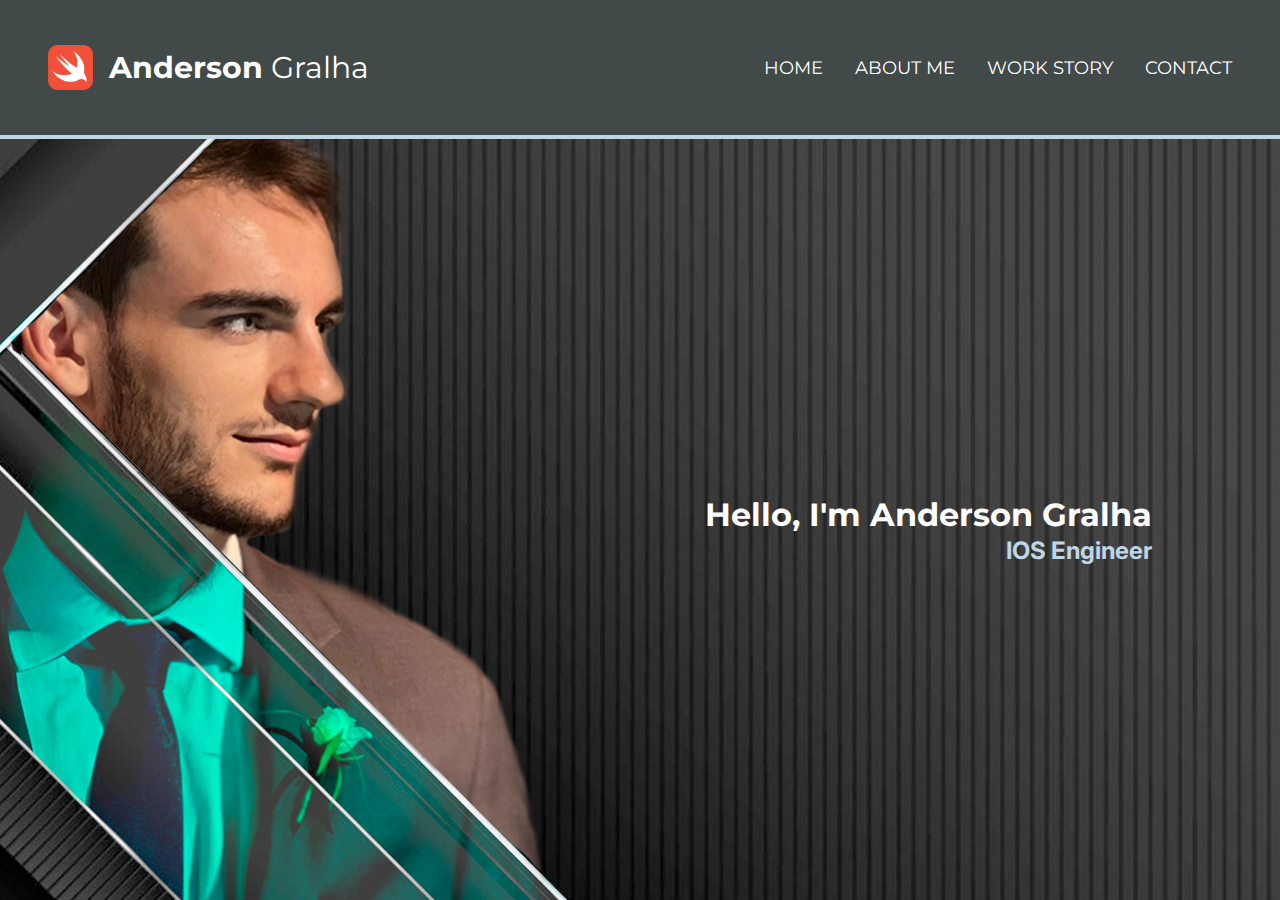
==== index.html @ f67bd076 "trying to correct the hyperlinks of the header" ====
<!DOCTYPE html>
<html lang="en">
<head>
    <meta charset="UTF-8">
    <meta http-equiv="X-UA-Compatible" content="IE=edge">
    <meta name="viewport" content="width=device-width, initial-scale=1.0">
    <title>Home | Anderson Gralha</title>
    <link rel="shortcut icon" href="img/logo.png" type="image/x-icon">
    <link rel="stylesheet" href="reset.css">
    <link rel="stylesheet" href="base.css">
    <link rel="stylesheet" href="styles/index.css">
    <link rel="preconnect" href="https://fonts.googleapis.com">
    <link rel="preconnect" href="https://fonts.gstatic.com" crossorigin>
    <link href="https://fonts.googleapis.com/css2?family=Inter:wght@400;500;600;700&display=swap" rel="stylesheet">
    <link rel="preconnect" href="https://fonts.googleapis.com">
    <link rel="preconnect" href="https://fonts.gstatic.com" crossorigin>
    <link href="https://fonts.googleapis.com/css2?family=Montserrat:wght@400;700&display=swap" rel="stylesheet">

</head>
<body>
    <header class="cabecalho">
        <div class="cabecalho__logo">
            <img src="img/logo.png" alt="Anderson's programming language logo" class="cabecalho__logo-imagem">
            <h1 class="cabecalho__logo-titulo"><b class="cabecalho__logo-titulo--negrito">Anderson</b> Gralha</h1>
        </div>
        <nav class="cabecalho__navegacao">
            <ul class="cabecalho__lista">
                <li class="cabecalho__lista-item">
                    <a href="/index.html" class="cabecalho__lista-link">Home</a>
                </li>
                <li class="cabecalho__lista-item">
                    <a href="/html/about.html" class="cabecalho__lista-link">About me</a>
                </li>
                <li class="cabecalho__lista-item">
                    <a href="/html/workstory.html" class="cabecalho__lista-link">Work story</a>
                </li>
                <li class="cabecalho__lista-item">
                    <a href="/html/contact.html" class="cabecalho__lista-link">Contact</a>
                </li>
            </ul>
        </nav>
    </header>
    <main>
        <section class="apresentacao">
            <div class="apresentacao__descricao">
                <h1 class="apresentacao__titulo">Hello, I'm Anderson Gralha</h1>
                <p class="apresentacao__subtitulo">IOS Engineer</p>
            </div>
        </section>
    </main>
</html>
---- base.css ----
body {
    font-family: 'Inter', sans-serif; 
    font-size: 16px;
    font-weight: 400;
}


:root {
    --ciano: #b6fcd5;
    --azul-claro: #c0d6e4;
    --azul-escuro: #17202A;
    --cinza-escuro: #424949;
    --cinza: #A6ACAF;

    --montserrat: 'Montserrat', sans-serif;
}


.cabecalho {
    height: 20vh;

    border-bottom: 4px var(--azul-claro) solid;

    background-color: var(--cinza-escuro);
}

.cabecalho__logo {
    display: flex;
    align-items: center;
    justify-content: center;

    padding-top: 2em;
}

.cabecalho__logo-imagem {
    width: 45px;
}

.cabecalho__logo-titulo {
    font-size: 30px;
    color: white;
    font-weight: 400;
    font-family: var(--montserrat);

    margin-left: 1rem;
}

.cabecalho__logo-titulo--negrito {
    font-weight: 700;
}

.cabecalho__lista {
    display: flex;
    justify-content: space-evenly;

    margin: 2em 0 1em 0;
}

.cabecalho__lista-link {
    color: white;
    text-transform: uppercase;
    text-decoration: none;
    font-family: var(--montserrat);
    font-size: 12px;
}

.cabecalho__lista-link:hover {
    color: var(--azul-claro);
    text-decoration: underline;
}

.cabecalho__lista-link:active {
    color: var(--ciano);
}

@media screen and (min-width: 728px) {
    .cabecalho {
        display: flex;
        align-items: center;
        
        height: 15vh;

        padding: 0 2em;
    }

    .cabecalho__logo {
        padding: 0;
    }

    .cabecalho__navegacao {
        margin-left: auto;
    }

    .cabecalho__lista {
        margin: 0;
    }

    .cabecalho__lista-item {
        margin-left: 1.5em;
    }

    .cabecalho__lista-link {
        font-size: 12px;
    }

}

@media screen and (min-width: 1024px) {
    .cabecalho {
        padding: 0 3em;
    }
    
    .cabecalho__lista-item {
        margin-left: 2em;
    }
    
    .cabecalho__lista-link {
        font-size: 18px;
    }
}
---- styles/index.css ----
body {
    background: url("/img/bg-anderson\ 2.png") no-repeat;
    background-color: #2A2A2A;
}

.apresentacao__descricao {
    display: flex;
    flex-direction: column;

    width: 80vw;

    padding: 50vh 10vw 0 10vw; 
}

.apresentacao__titulo {
    color: white;
    font-weight: 700;
    font-size: 46px;

    font-family: var(--montserrat);
}

.apresentacao__subtitulo {
    color: var(--azul-claro);
    font-size: 24px;
    font-weight: 700;

    margin-top: .5rem;
    margin-bottom: 2rem;
}

@media  screen and (min-width: 728px) {
    .apresentacao__descricao {
        align-items: flex-end;
        padding: 40vh 10vw 0 10vw;
    }

    .apresentacao__titulo {
        font-size: 32px;
    }
}
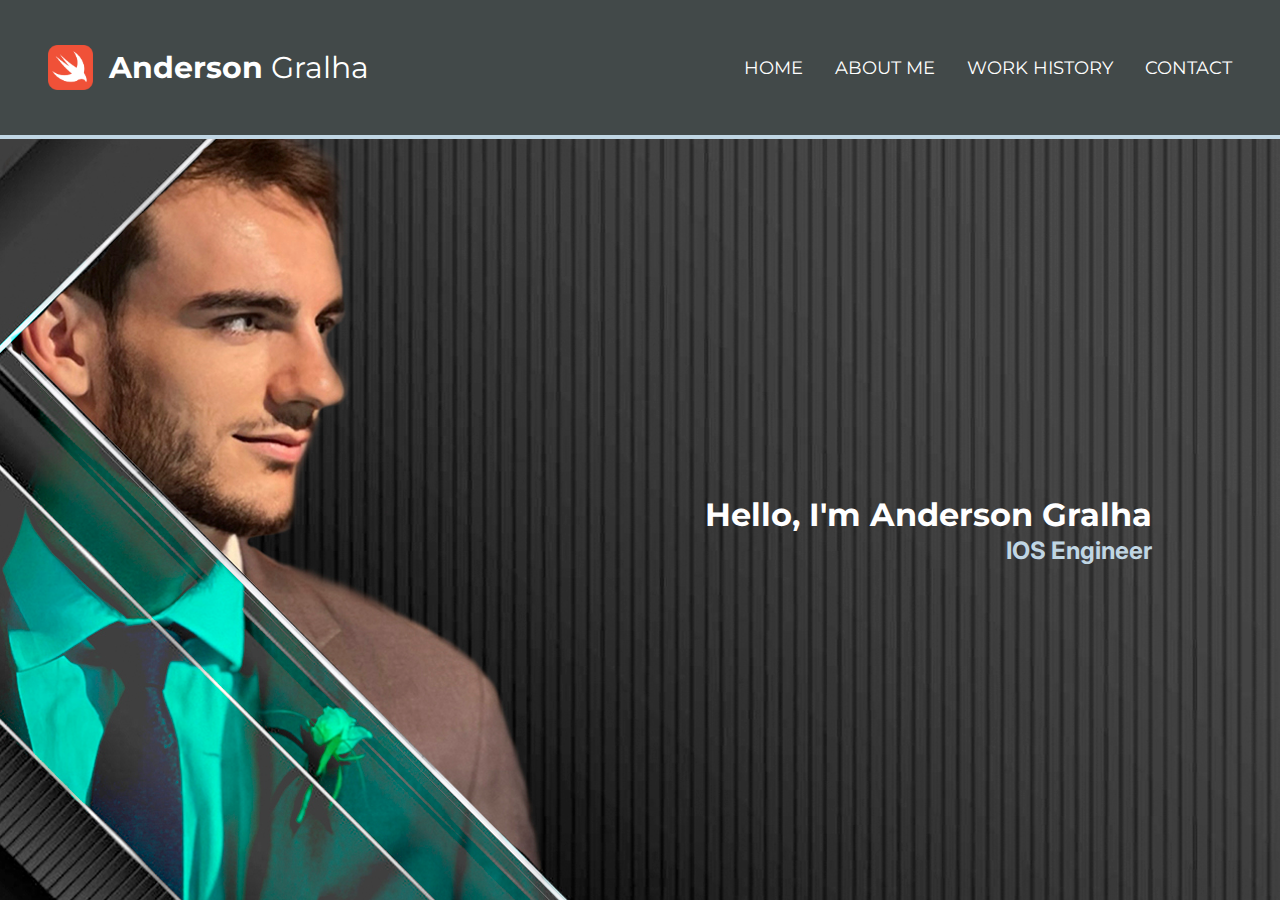
==== commit a3d90ef4: "finishing the contact page and correct the 'work story' to 'work history'" ====
--- a/index.html
+++ b/index.html
@@ -26,16 +26,16 @@
         <nav class="cabecalho__navegacao">
             <ul class="cabecalho__lista">
                 <li class="cabecalho__lista-item">
-                    <a href="/index.html" class="cabecalho__lista-link">Home</a>
+                    <a href="index.html" class="cabecalho__lista-link">Home</a>
                 </li>
                 <li class="cabecalho__lista-item">
-                    <a href="/html/about.html" class="cabecalho__lista-link">About me</a>
+                    <a href="html/about.html" class="cabecalho__lista-link">About me</a>
                 </li>
                 <li class="cabecalho__lista-item">
-                    <a href="/html/workstory.html" class="cabecalho__lista-link">Work story</a>
+                    <a href="html/workstory.html" class="cabecalho__lista-link">Work History</a>
                 </li>
                 <li class="cabecalho__lista-item">
-                    <a href="/html/contact.html" class="cabecalho__lista-link">Contact</a>
+                    <a href="html/contact.html" class="cabecalho__lista-link">Contact</a>
                 </li>
             </ul>
         </nav>
@@ -43,7 +43,7 @@
     <main>
         <section class="apresentacao">
             <div class="apresentacao__descricao">
-                <h1 class="apresentacao__titulo">Hello, I'm Anderson Gralha</h1>
+                <a href="html/about.html" class="apresentacao__titulo">Hello, I'm Anderson Gralha</a>
                 <p class="apresentacao__subtitulo">IOS Engineer</p>
             </div>
         </section>
--- a/base.css
+++ b/base.css
@@ -13,11 +13,12 @@
     --cinza: #A6ACAF;
 
     --montserrat: 'Montserrat', sans-serif;
+    --inter: 'Inter', sans-serif;
 }
 
 
 .cabecalho {
-    height: 20vh;
+    padding: 3rem 0;
 
     border-bottom: 4px var(--azul-claro) solid;
 
@@ -62,6 +63,7 @@
     text-decoration: none;
     font-family: var(--montserrat);
     font-size: 12px;
+    font-weight: 400;
 }
 
 .cabecalho__lista-link:hover {
--- a/styles/index.css
+++ b/styles/index.css
@@ -1,5 +1,5 @@
 body {
-    background: url("/img/bg-anderson\ 2.png") no-repeat;
+    background: url("../img/bg-anderson\ 2.png") no-repeat;
     background-color: #2A2A2A;
 }
 
@@ -16,8 +16,17 @@
     color: white;
     font-weight: 700;
     font-size: 46px;
+    text-decoration: none;
+    font-family: var(--montserrat);
+}
 
-    font-family: var(--montserrat);
+.apresentacao__titulo:hover {
+    color: var(--ciano);
+    text-decoration: underline;
+}
+
+.apresentacao__titulo:active {
+    color: var(--azul-claro);
 }
 
 .apresentacao__subtitulo {
